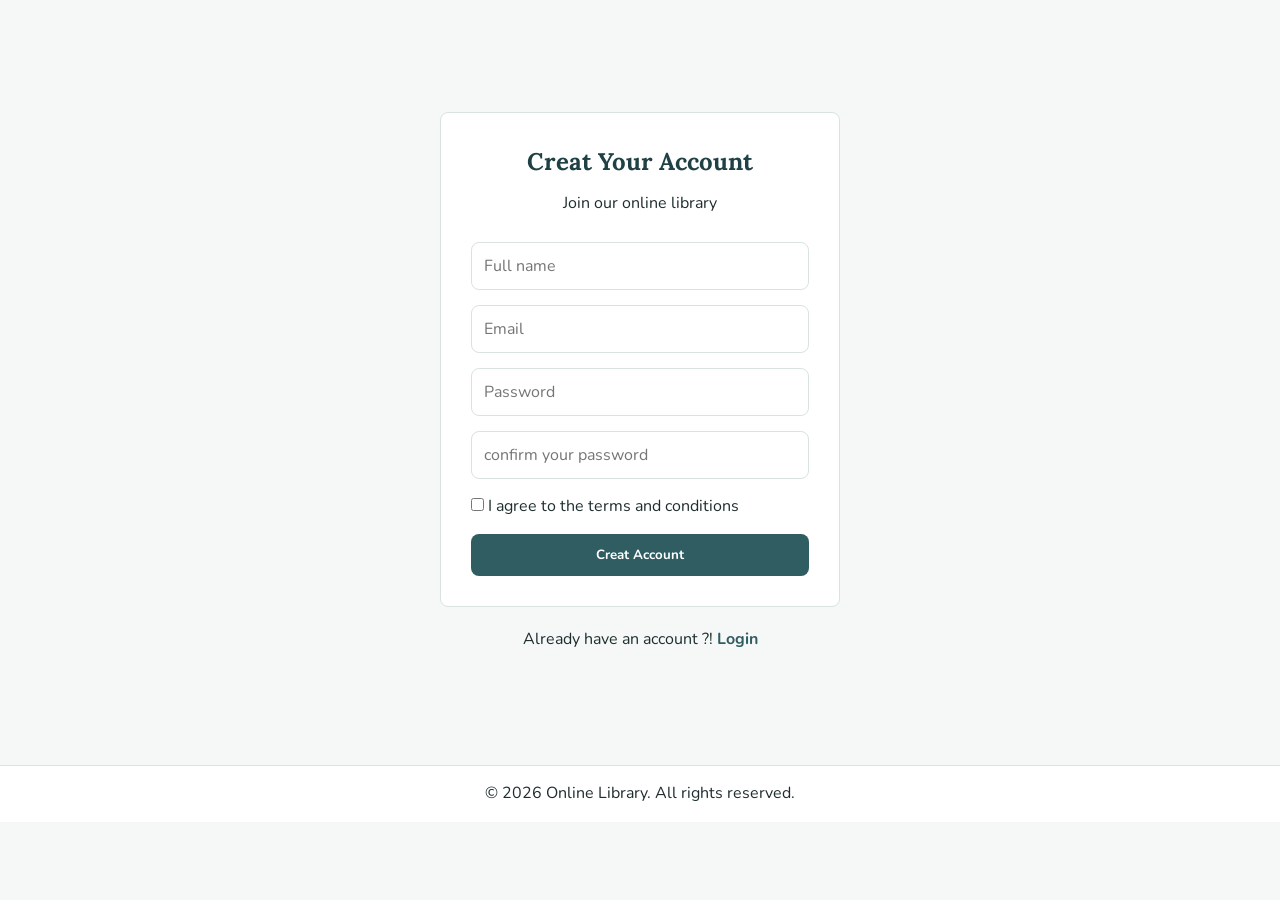
==== 2-signup.html @ 8e5be81a "Add Signup , Login and Authen. Pages" ====
<!DOCTYPE html>
<html lang="en">
<head>
    <meta charset="UTF-8">
    <meta name="viewport" content="width=device-width, initial-scale=1.0">
    <meta name="description" content="Creat an account to explor and borrow books from our online library">
    <title>Sign Up | Online Library</title>
    <link rel="stylesheet" href="assets/css/style.css">
    <link rel="stylesheet" href="assets/css/2-Authentication.css">
</head>
<body>
    <!-- <header>
        <nav aria-label ="Main Navigation">
            <ul>
                <li>
                    <a href="login.html">Login</a>
                </li>
            </ul>
        </nav>
    </header> -->
    <main>
        <section>
            <h1 id="signup-heading">Creat Your Account</h1>
            <p>Join our online library</p>

            <form action="#" method="post">
                <div>
                    <label for ="full-name"></label>
                    <input 
                        type = "text"
                        id = "full-name"
                        name = "fullName"
                        placeholder="Full name"
                        required >
                </div>
                <div>
                    <label for ="email"></label>
                    <input 
                        type = "email"
                        id = "email"
                        name = "email"
                        placeholder="Email"
                        required > 
                </div>
                <div>
                    <label for ="password"></label>
                    <input 
                        type = "password"
                        id = "password"
                        name = "password"
                        placeholder="Password"
                        required >  
                </div>
                <div>
                    <label for ="confirm-password"></label>
                    <input 
                        type = "password"
                        id = "confirm-password"
                        name = "ConfirmPassword"
                        placeholder="confirm your password"
                        required >
                </div>
                <div>
                    <input 
                        type="checkbox"
                        id="terms"
                        name="terms"
                        required>
                    <label for ="terms">I agree to the terms and conditions</label>
                </div>

                <button type="submit">Creat Account</button>
            </form>

        </section>
        <p>
        Already have an account ?! 
        <a href ="login.html">Login</a>
    </p>
    </main>

    <footer>
        <p> &copy; 2026 Online Library. All rights reserved.</p>
    </footer>
</body>
</html>
---- assets/css/style.css ----
@import url("https://fonts.googleapis.com/css2?family=Lora:wght@600;700&family=Nunito:wght@400;700&display=swap");

/* variables */
:root {
  --font-heading: "Lora", serif;
  --font-body: "Nunito", sans-serif;

  --color-primary: #2f5d62;
  --color-primary-dark: #1f4044;
  --color-bg: #f5f8f7;
  --color-surface: #ffffff;
  --color-text: #1f2d2e;
  --color-border: #d9e3e2;

  --radius: 8px;
}

/* base styles */
*, *::before, *::after {
  box-sizing: border-box;
  margin: 0;
  padding: 0;
}

body {
  font-family: var(--font-body);
  color: var(--color-text);
  background-color: var(--color-bg);
  line-height: 1.6;
}

h1, h2, h3 {
  font-family: var(--font-heading);
}

a {
  color: var(--color-primary);
  text-decoration: none;
}

.container {
  width: 90%;
  max-width: 1100px;
  margin: 0 auto;
}

.section {
  padding: 3rem 0;
}

.section-title {
  text-align: center;
  margin-bottom: 2rem;
}

/* btns */
.btn {
  display: inline-block;
  padding: 0.6rem 1.4rem;
  border: 2px solid var(--color-primary);
  border-radius: var(--radius);
  font-weight: 700;
  transition: background-color 0.2s ease, color 0.2s ease;
}

.btn-primary {
  background-color: var(--color-primary);
  color: white;
}

.btn-primary:hover {
  background-color: var(--color-primary-dark);
  border-color: var(--color-primary-dark);
}

.btn-outline {
  color: var(--color-primary);
  background-color: transparent;
}

.btn-outline:hover {
  background-color: var(--color-primary);
  color: white;
}

/* Navbar */
.navbar {
  background-color: var(--color-surface);
  border-bottom: 1px solid var(--color-border);
  position: sticky;
  top: 0;
  z-index: 10;
}

.navbar .container {
  display: flex;
  justify-content: space-between;
  align-items: center;
  flex-wrap: wrap;
  padding: 1rem 0;
}

.logo a {
  font-family: var(--font-heading);
  font-size: 1.5rem;
  font-weight: 700;
  color: var(--color-primary-dark);
}

.nav-links {
  list-style: none;
  display: flex;
  align-items: center;
  gap: 1.5rem;
}

.nav-links a {
  color: var(--color-text);
  font-weight: 700;
  transition: transform 0.2s ease, color 0.2s ease;
  display: inline-block;
}


.nav-links a:hover,
.nav-links a.active {
  color: var(--color-primary);
  transform: scale(1.05);
}

.nav-links a.btn {
  color: white;
}



/* Footer */
.footer {
  background-color: var(--color-primary-dark);
  color: white;
  padding: 2rem 0 1rem;
}

.footer .container {
  display: flex;
  justify-content: space-between;
  flex-wrap: wrap;
  gap: 2rem;
}

.footer a {
  color: #d9e3e2;
}

.footer .logo a {
  color: rgb(251, 252, 253);
}

.footer h3 {
  margin-bottom: 0.5rem;
}

.footer-links {
  list-style: none;
  display: flex;
  flex-direction: column;
  gap: 0.5rem;
}
.footer-bottom {
  text-align: center;
  margin-top: 2rem;
}
---- assets/css/2-Authentication.css ----
main {
    min-height: 85vh;
    display: flex;
    flex-direction: column;
    justify-content: center;
    align-items: center;
    padding: 30px 15px;
    gap: 20px;
}

main section {
    width: 100%;
    max-width: 400px;
    padding: 30px;
    background-color: var(--color-surface);
    border: 1px solid var(--color-border);
    border-radius: var(--radius);
}

main h1 {
    text-align: center;
    color: var(--color-primary-dark);
    margin-bottom: 10px;
}

main section > p {
    text-align: center;
    margin-bottom: 25px;
}

form div {
    margin-bottom: 15px;
}

form input:not([type="checkbox"]) {
    width: 100%;
    padding: 12px;
    border: 1px solid var(--color-border);
    border-radius: var(--radius);
    font-family: var(--font-body);
    font-size: 1rem;
}

form input:focus {
    outline: 2px solid var(--color-primary);
    border-color: var(--color-primary);
}

form input[type="checkbox"] {
    accent-color: var(--color-primary);
}

form button {
    width: 100%;
    padding: 12px;
    background-color: var(--color-primary);
    color: white;
    border: none;
    border-radius: var(--radius);
    font-family: var(--font-body);
    font-weight: 700;
    cursor: pointer;
}

form button:hover {
    background-color: var(--color-primary-dark);
}

main > p {
    text-align: center;
}

main a {
    color: var(--color-primary);
    font-weight: 700;
}

main a:hover {
    color: var(--color-primary-dark);
}

footer {
    text-align: center;
    padding: 15px;
    background-color: var(--color-surface);
    border-top: 1px solid var(--color-border);
}

/* Mobile screens */
@media (max-width: 480px) {
    main section {
        padding: 20px;
    }
}
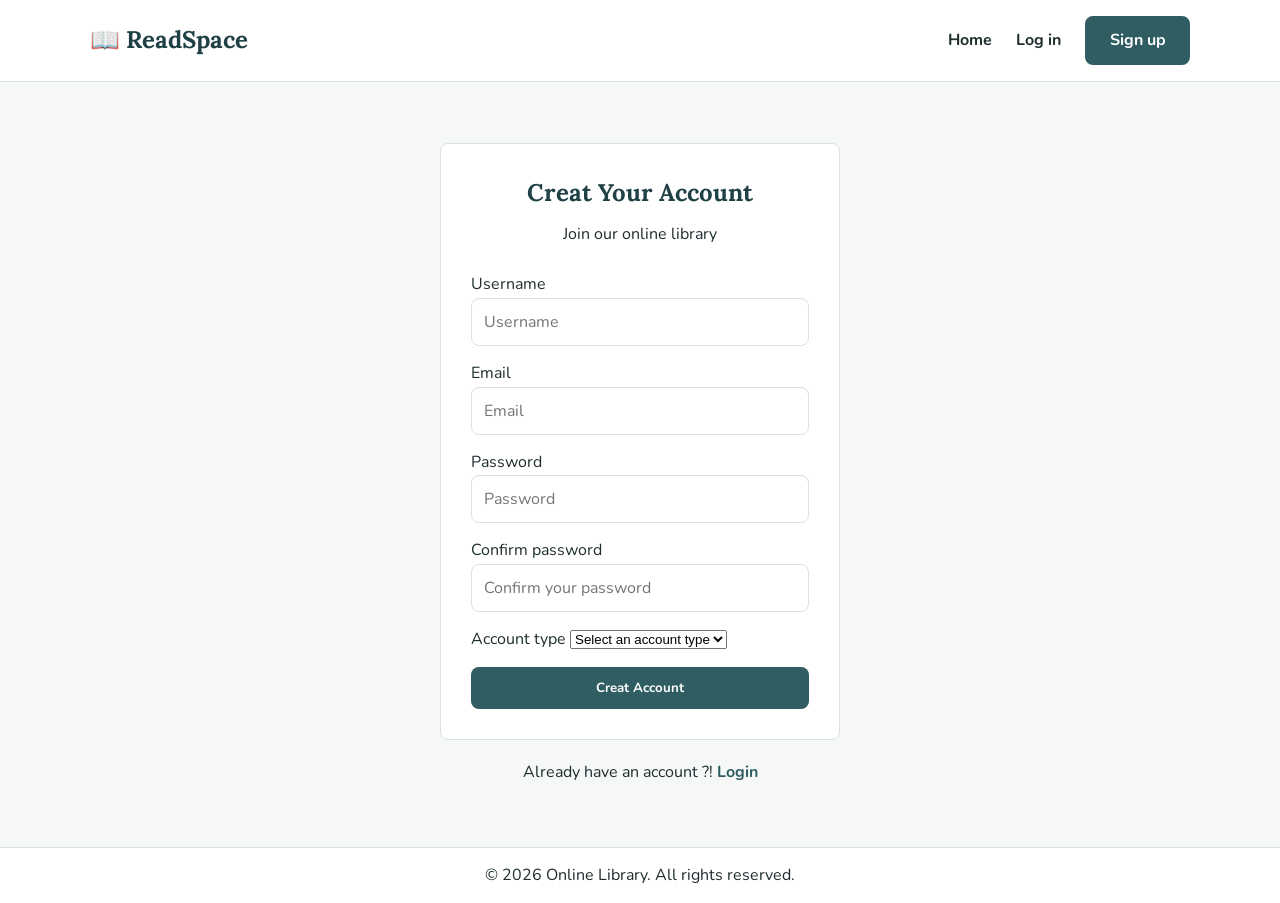
==== commit 869120fd: "add JS modules (home, validation, auth, storage, nav) and update pages" ====
--- a/2-signup.html
+++ b/2-signup.html
@@ -7,6 +7,11 @@
     <title>Sign Up | Online Library</title>
     <link rel="stylesheet" href="assets/css/style.css">
     <link rel="stylesheet" href="assets/css/2-Authentication.css">
+    <script src="assets/js/storage.js" defer></script>
+    <script src="assets/js/auth.js" defer></script>
+    <script src="assets/js/validation.js" defer></script>
+    <script src="assets/js/nav.js" defer></script>
+    <script src="assets/js/signup.js" defer></script>
 </head>
 <body>
     <!-- <header>
@@ -18,55 +23,66 @@
             </ul>
         </nav>
     </header> -->
-    <main>
+    <main data-redirect-if-logged-in>
         <section>
             <h1 id="signup-heading">Creat Your Account</h1>
             <p>Join our online library</p>
 
             <form action="#" method="post">
                 <div>
-                    <label for ="full-name"></label>
-                    <input 
-                        type = "text"
-                        id = "full-name"
-                        name = "fullName"
-                        placeholder="Full name"
-                        required >
+                    <label for="username">Username</label>
+                    <input
+                        type="text"
+                        id="username"
+                        name="username"
+                        placeholder="Username"
+                        minlength="3"
+                        maxlength="20"
+                        pattern="[A-Za-z0-9_]+"
+                        title="Use 3–20 letters, digits, or underscores."
+                        autocomplete="username"
+                        required>
                 </div>
                 <div>
-                    <label for ="email"></label>
-                    <input 
-                        type = "email"
-                        id = "email"
-                        name = "email"
+                    <label for="email">Email</label>
+                    <input
+                        type="email"
+                        id="email"
+                        name="email"
                         placeholder="Email"
-                        required > 
+                        autocomplete="email"
+                        required>
                 </div>
                 <div>
-                    <label for ="password"></label>
-                    <input 
-                        type = "password"
-                        id = "password"
-                        name = "password"
+                    <label for="password">Password</label>
+                    <input
+                        type="password"
+                        id="password"
+                        name="password"
                         placeholder="Password"
-                        required >  
+                        minlength="8"
+                        pattern="(?=.*[a-z])(?=.*[A-Z])(?=.*[0-9]).{8,}"
+                        title="Use at least 8 characters, including an uppercase letter, a lowercase letter, and a digit."
+                        autocomplete="new-password"
+                        required>
                 </div>
                 <div>
-                    <label for ="confirm-password"></label>
-                    <input 
-                        type = "password"
-                        id = "confirm-password"
-                        name = "ConfirmPassword"
-                        placeholder="confirm your password"
-                        required >
+                    <label for="confirm-password">Confirm password</label>
+                    <input
+                        type="password"
+                        id="confirm-password"
+                        name="confirmPassword"
+                        placeholder="Confirm your password"
+                        autocomplete="new-password"
+                        required>
                 </div>
                 <div>
-                    <input 
-                        type="checkbox"
-                        id="terms"
-                        name="terms"
-                        required>
-                    <label for ="terms">I agree to the terms and conditions</label>
+                    <label for="role">Account type</label>
+                    <select id="role" name="role" required>
+                        <option value="">Select an account type</option>
+                        <option value="user">User</option>
+                        <option value="admin">Administrator</option>
+                    </select>
                 </div>
 
                 <button type="submit">Creat Account</button>
@@ -75,7 +91,7 @@
         </section>
         <p>
         Already have an account ?! 
-        <a href ="login.html">Login</a>
+        <a href ="3-login.html">Login</a>
     </p>
     </main>
 
--- a/assets/css/style.css
+++ b/assets/css/style.css
@@ -27,6 +27,10 @@
   color: var(--color-text);
   background-color: var(--color-bg);
   line-height: 1.6;
+}
+
+[hidden] {
+  display: none !important;
 }
 
 h1, h2, h3 {
